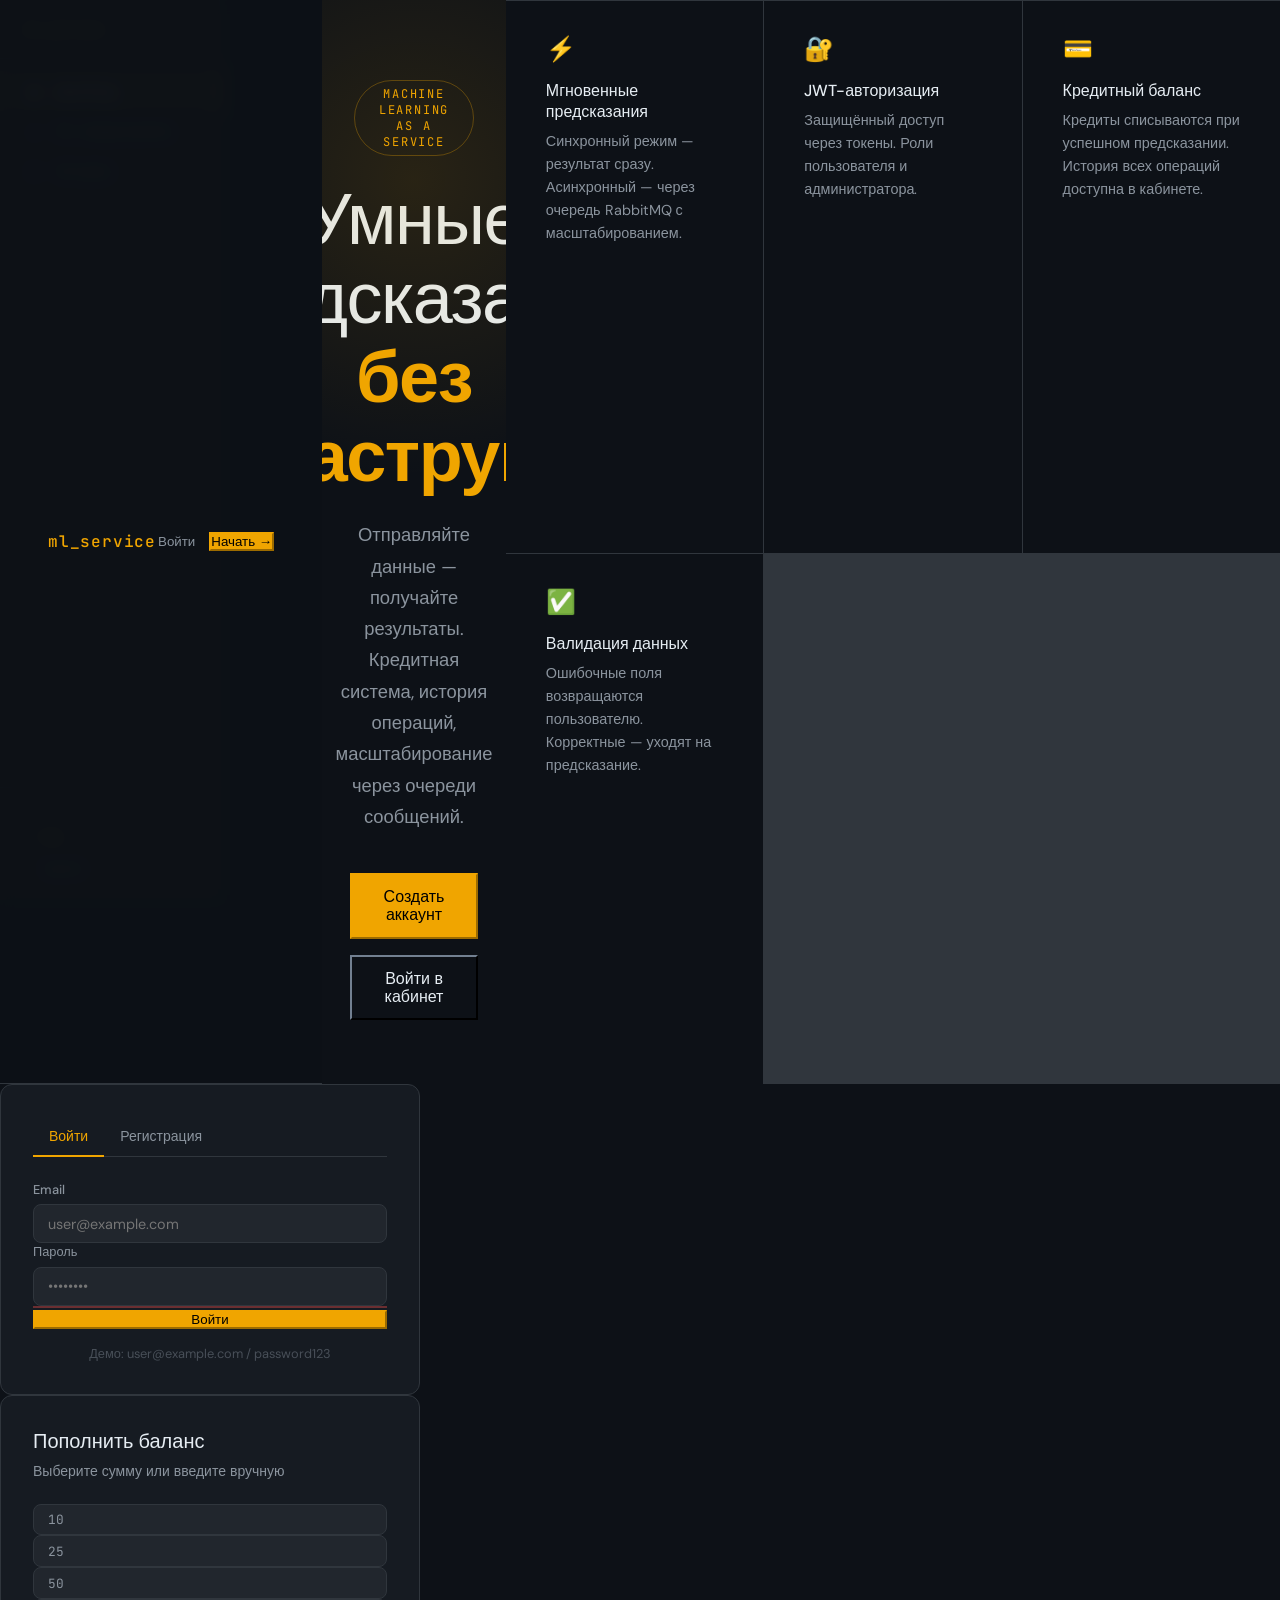
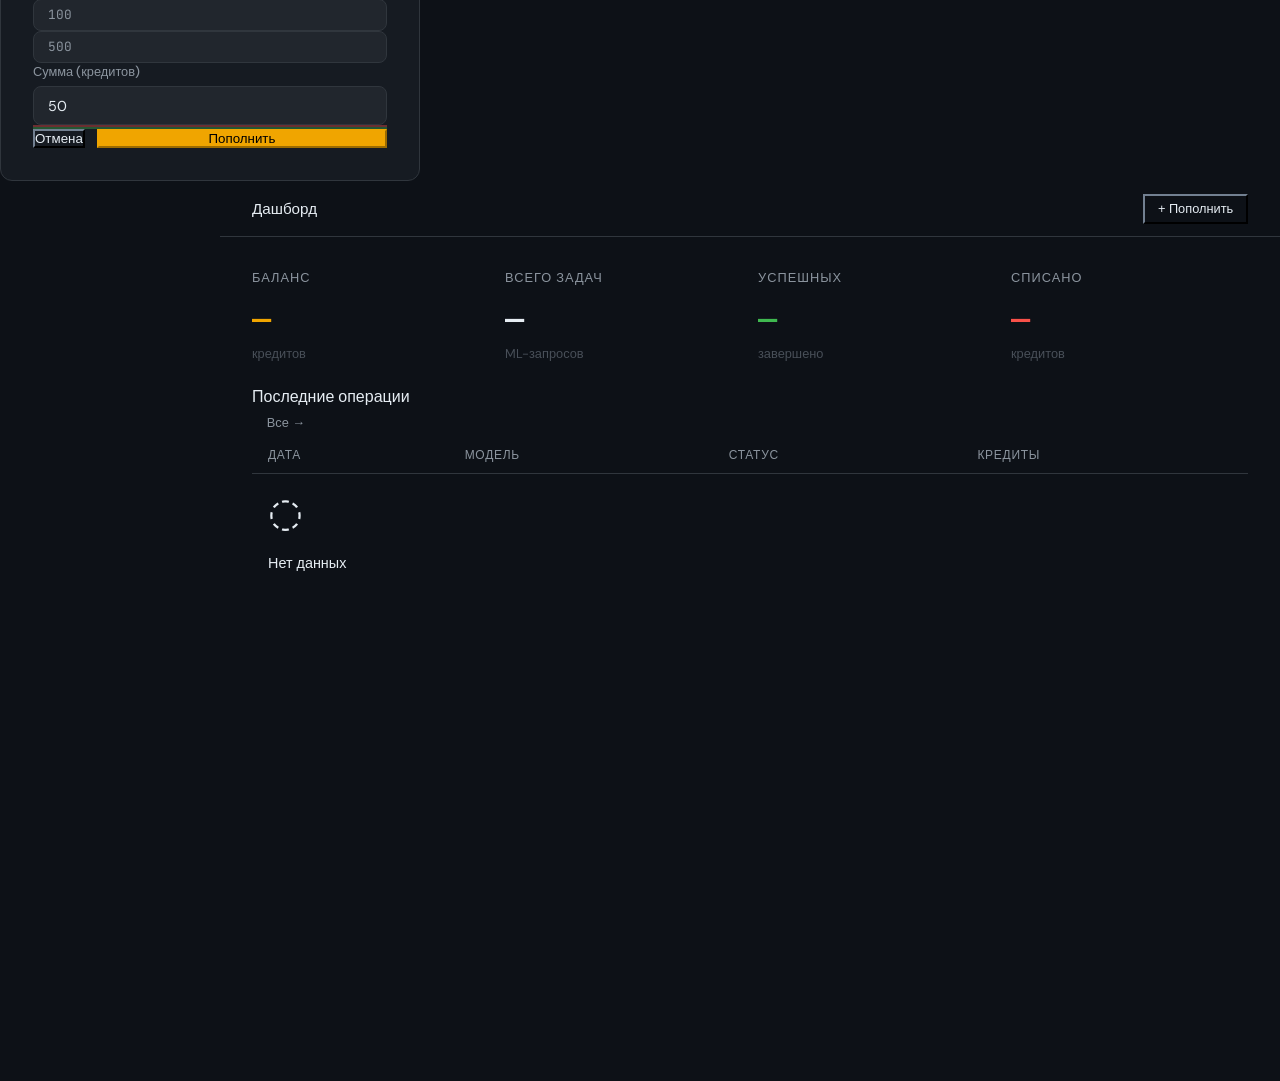
==== course-project_assignmets/ml-service/frontend/index.html @ 95c95712 "Update files №6" ====
<!DOCTYPE html>
<html lang="ru">
<head>
<meta charset="UTF-8">
<meta name="viewport" content="width=device-width, initial-scale=1.0">
<title>ML Service — Личный кабинет</title>
<link rel="preconnect" href="https://fonts.googleapis.com">
<link href="https://fonts.googleapis.com/css2?family=DM+Sans:wght@300;400;500;600&family=JetBrains+Mono:wght@400;500&display=swap" rel="stylesheet">
<style>
:root {
  --bg: #0d1117;
  --bg2: #161b22;
  --bg3: #21262d;
  --border: #30363d;
  --text: #e6edf3;
  --text2: #8b949e;
  --text3: #484f58;
  --accent: #f0a500;
  --accent2: #e08e00;
  --green: #3fb950;
  --red: #f85149;
  --blue: #58a6ff;
  --purple: #bc8cff;
  --radius: 8px;
  --sidebar: 220px;
  --font: 'DM Sans', sans-serif;
  --mono: 'JetBrains Mono', monospace;
}

* { box-sizing: border-box; margin: 0; padding: 0; }
body { font-family: var(--font); background: var(--bg); color: var(--text); min-height: 100vh; }

/ LANDING
#landing {
  min-height: 100vh;
  display: flex;
  flex-direction: column;
}
.land-nav {
  display: flex;
  align-items: center;
  justify-content: space-between;
  padding: 1.25rem 3rem;
  border-bottom: 1px solid var(--border);
  position: sticky;
  top: 0;
  background: rgba(13,17,23,.95);
  backdrop-filter: blur(8px);
  z-index: 10;
}
.logo { font-family: var(--mono); font-size: 1rem; font-weight: 500; color: var(--accent); letter-spacing: .05em; }
.land-nav-btns { display: flex; gap: .75rem; }

.land-hero {
  flex: 1;
  display: flex;
  flex-direction: column;
  align-items: center;
  justify-content: center;
  text-align: center;
  padding: 5rem 2rem 4rem;
  position: relative;
  overflow: hidden;
}
.land-hero::before {
  content: '';
  position: absolute;
  top: -120px; left: 50%;
  transform: translateX(-50%);
  width: 600px; height: 600px;
  background: radial-gradient(circle, rgba(240,165,0,.12) 0%, transparent 70%);
  pointer-events: none;
}
.hero-tag {
  font-family: var(--mono);
  font-size: .75rem;
  color: var(--accent);
  letter-spacing: .15em;
  text-transform: uppercase;
  margin-bottom: 1.5rem;
  padding: .3rem .8rem;
  border: 1px solid rgba(240,165,0,.3);
  border-radius: 99px;
}
.hero-title {
  font-size: clamp(2.5rem, 6vw, 4.5rem);
  font-weight: 300;
  line-height: 1.1;
  letter-spacing: -.02em;
  margin-bottom: 1.5rem;
  max-width: 800px;
}
.hero-title strong { font-weight: 600; color: var(--accent); }
.hero-sub {
  font-size: 1.15rem;
  color: var(--text2);
  max-width: 540px;
  line-height: 1.7;
  margin-bottom: 2.5rem;
}
.hero-btns { display: flex; gap: 1rem; flex-wrap: wrap; justify-content: center; }

.land-features {
  display: grid;
  grid-template-columns: repeat(auto-fit, minmax(240px, 1fr));
  gap: 1px;
  background: var(--border);
  border-top: 1px solid var(--border);
}
.feature {
  background: var(--bg);
  padding: 2rem 2.5rem;
  transition: background .2s;
}
.feature:hover { background: var(--bg2); }
.feat-icon { font-size: 1.5rem; margin-bottom: 1rem; }
.feat-title { font-weight: 500; margin-bottom: .5rem; }
.feat-desc { font-size: .9rem; color: var(--text2); line-height: 1.6; }

/ APP SHELL
#app {
  display: none;
  min-height: 100vh;
}
#app.visible { display: flex; }

.sidebar {
  width: var(--sidebar);
  background: var(--bg2);
  border-right: 1px solid var(--border);
  display: flex;
  flex-direction: column;
  position: fixed;
  top: 0; left: 0; bottom: 0;
  z-index: 5;
}
.sidebar-logo {
  padding: 1.25rem 1.5rem;
  border-bottom: 1px solid var(--border);
  font-family: var(--mono);
  font-size: .875rem;
  color: var(--accent);
  font-weight: 500;
}
.sidebar-nav { flex: 1; padding: .75rem 0; overflow-y: auto; }
.nav-item {
  display: flex;
  align-items: center;
  gap: .75rem;
  padding: .6rem 1.5rem;
  font-size: .875rem;
  color: var(--text2);
  cursor: pointer;
  transition: color .15s, background .15s;
  border-radius: 0;
  white-space: nowrap;
}
.nav-item:hover { color: var(--text); background: rgba(255,255,255,.04); }
.nav-item.active { color: var(--text); background: rgba(240,165,0,.1); border-right: 2px solid var(--accent); }
.nav-icon { font-size: 1rem; width: 1.25rem; text-align: center; flex-shrink: 0; }
.nav-sep { height: 1px; background: var(--border); margin: .5rem 1.5rem; }
.sidebar-user {
  padding: 1rem 1.5rem;
  border-top: 1px solid var(--border);
  font-size: .8rem;
}
.user-email { color: var(--text2); margin-bottom: .25rem; white-space: nowrap; overflow: hidden; text-overflow: ellipsis; }
.user-balance { font-family: var(--mono); color: var(--accent); font-size: .95rem; font-weight: 500; }
.user-role { display: inline-block; font-size: .65rem; padding: .2rem .5rem; border-radius: 99px; margin-top: .35rem; font-family: var(--mono); text-transform: uppercase; letter-spacing: .05em; }
.role-admin { background: rgba(188,140,255,.15); color: var(--purple); }
.role-user { background: rgba(88,166,255,.1); color: var(--blue); }

.main {
  margin-left: var(--sidebar);
  flex: 1;
  display: flex;
  flex-direction: column;
  min-height: 100vh;
}
.topbar {
  height: 56px;
  border-bottom: 1px solid var(--border);
  display: flex;
  align-items: center;
  justify-content: space-between;
  padding: 0 2rem;
  background: var(--bg);
  position: sticky;
  top: 0;
  z-index: 4;
}
.page-title { font-size: .95rem; font-weight: 500; }
.topbar-right { display: flex; gap: .75rem; align-items: center; }

.content { padding: 2rem; flex: 1; }

/ AUTH MODAL
.modal-overlay {
  position: fixed; inset: 0;
  background: rgba(0,0,0,.7);
  backdrop-filter: blur(4px);
  display: none;
  align-items: center;
  justify-content: center;
  z-index: 100;
}
.modal-overlay.open { display: flex; }
.modal {
  background: var(--bg2);
  border: 1px solid var(--border);
  border-radius: 12px;
  width: 100%;
  max-width: 420px;
  padding: 2rem;
  animation: slideUp .2s ease;
}
@keyframes slideUp { from { transform: translateY(20px); opacity: 0; } to { transform: translateY(0); opacity: 1; } }
.modal-title { font-size: 1.25rem; font-weight: 500; margin-bottom: .5rem; }
.modal-sub { font-size: .875rem; color: var(--text2); margin-bottom: 1.5rem; }
.modal-tabs { display: flex; border-bottom: 1px solid var(--border); margin-bottom: 1.5rem; }
.modal-tab {
  padding: .6rem 1rem;
  font-size: .875rem;
  color: var(--text2);
  cursor: pointer;
  border-bottom: 2px solid transparent;
  margin-bottom: -1px;
  transition: color .15s;
}
.modal-tab.active { color: var(--accent); border-bottom-color: var(--accent); }
.modal-close {
  position: absolute;
  top: 1rem; right: 1rem;
  background: none;
  border: none;
  color: var(--text2);
  font-size: 1.25rem;
  cursor: pointer;
  padding: .25rem;
}

/ FORMS
.form-group { margin-bottom: 1rem; }
label { display: block; font-size: .8rem; color: var(--text2); margin-bottom: .4rem; font-weight: 500; }
input, select, textarea {
  width: 100%;
  background: var(--bg3);
  border: 1px solid var(--border);
  border-radius: var(--radius);
  padding: .6rem .9rem;
  color: var(--text);
  font-family: var(--font);
  font-size: .9rem;
  transition: border-color .15s;
  outline: none;
}
input:focus, select:focus, textarea:focus { border-color: var(--accent); }
textarea { resize: vertical; min-height: 100px; font-family: var(--mono); font-size: .8rem; }

/ BUTTONS
.btn {
  display: inline-flex;
  align-items: center;
  gap: .5rem;
  padding: .6rem 1.25rem;
  border-radius: var(--radius);
  font-family: var(--font);
  font-size: .875rem;
  font-weight: 500;
  cursor: pointer;
  transition: all .15s;
  border: 1px solid transparent;
  white-space: nowrap;
}
.btn:disabled { opacity: .5; cursor: not-allowed; }
.btn-primary { background: var(--accent); color: #000; border-color: var(--accent); }
.btn-primary:hover:not(:disabled) { background: var(--accent2); }
.btn-outline { background: transparent; color: var(--text); border-color: var(--border); }
.btn-outline:hover:not(:disabled) { border-color: var(--accent); color: var(--accent); }
.btn-ghost { background: transparent; color: var(--text2); border-color: transparent; }
.btn-ghost:hover { color: var(--text); background: rgba(255,255,255,.05); }
.btn-danger { background: rgba(248,81,73,.15); color: var(--red); border-color: rgba(248,81,73,.3); }
.btn-danger:hover { background: rgba(248,81,73,.25); }
.btn-sm { padding: .35rem .8rem; font-size: .8rem; }
.btn-full { width: 100%; justify-content: center; }
.btn-lg { padding: .8rem 2rem; font-size: 1rem; }

/ CARDS
.card {
  background: var(--bg2);
  border: 1px solid var(--border);
  border-radius: 10px;
  padding: 1.5rem;
}
.card-title { font-size: .8rem; color: var(--text2); font-weight: 500; text-transform: uppercase; letter-spacing: .08em; margin-bottom: .75rem; }
.stat-value { font-family: var(--mono); font-size: 2rem; font-weight: 500; color: var(--text); }
.stat-value.accent { color: var(--accent); }
.stat-sub { font-size: .8rem; color: var(--text3); margin-top: .25rem; }

.grid-2 { display: grid; grid-template-columns: 1fr 1fr; gap: 1rem; }
.grid-3 { display: grid; grid-template-columns: repeat(3, 1fr); gap: 1rem; }
.grid-4 { display: grid; grid-template-columns: repeat(4, 1fr); gap: 1rem; }

/ ALERTS
.alert {
  padding: .75rem 1rem;
  border-radius: var(--radius);
  font-size: .875rem;
  margin-bottom: 1rem;
  display: none;
}
.alert.show { display: block; }
.alert-error { background: rgba(248,81,73,.1); border: 1px solid rgba(248,81,73,.3); color: #ff8b85; }
.alert-success { background: rgba(63,185,80,.1); border: 1px solid rgba(63,185,80,.3); color: #56d364; }
.alert-warn { background: rgba(240,165,0,.1); border: 1px solid rgba(240,165,0,.3); color: var(--accent); }
.alert-info { background: rgba(88,166,255,.1); border: 1px solid rgba(88,166,255,.3); color: #79c0ff; }

/ TABLES
.table-wrap { overflow-x: auto; }
table { width: 100%; border-collapse: collapse; font-size: .875rem; }
th { text-align: left; padding: .6rem 1rem; color: var(--text2); font-weight: 500; font-size: .75rem; text-transform: uppercase; letter-spacing: .06em; border-bottom: 1px solid var(--border); }
td { padding: .75rem 1rem; border-bottom: 1px solid rgba(48,54,61,.5); }
tr:last-child td { border-bottom: none; }
tr:hover td { background: rgba(255,255,255,.02); }

/ BADGES
.badge {
  display: inline-flex;
  align-items: center;
  padding: .2rem .6rem;
  border-radius: 99px;
  font-size: .7rem;
  font-family: var(--mono);
  font-weight: 500;
  text-transform: uppercase;
  letter-spacing: .05em;
}
.badge-green { background: rgba(63,185,80,.15); color: var(--green); }
.badge-red { background: rgba(248,81,73,.15); color: var(--red); }
.badge-yellow { background: rgba(240,165,0,.15); color: var(--accent); }
.badge-blue { background: rgba(88,166,255,.15); color: var(--blue); }
.badge-gray { background: rgba(139,148,158,.15); color: var(--text2); }

/ PREDICT FORM
.predict-grid { display: grid; grid-template-columns: 1fr 1fr; gap: 1.5rem; }
.features-editor { position: relative; }
.features-hint { font-size: .75rem; color: var(--text3); margin-top: .4rem; font-family: var(--mono); }
.validation-panel {
  border: 1px solid var(--border);
  border-radius: var(--radius);
  overflow: hidden;
  margin-top: 1rem;
  display: none;
}
.validation-panel.show { display: block; }
.val-header { display: flex; gap: 1rem; padding: .75rem 1rem; background: var(--bg3); border-bottom: 1px solid var(--border); font-size: .8rem; font-weight: 500; }
.val-section { padding: .75rem 1rem; }
.val-row { display: flex; align-items: center; gap: .5rem; padding: .3rem 0; font-size: .8rem; font-family: var(--mono); }
.val-dot { width: 6px; height: 6px; border-radius: 50%; flex-shrink: 0; }

.result-card {
  background: linear-gradient(135deg, rgba(240,165,0,.08), rgba(240,165,0,.02));
  border: 1px solid rgba(240,165,0,.2);
  border-radius: 10px;
  padding: 1.5rem;
  display: none;
  animation: fadeIn .3s ease;
}
.result-card.show { display: block; }
@keyframes fadeIn { from { opacity: 0; transform: translateY(8px); } to { opacity: 1; transform: translateY(0); } }
.result-prediction {
  font-family: var(--mono);
  font-size: 2.5rem;
  font-weight: 500;
  margin: .5rem 0;
}
.result-prediction.positive { color: var(--green); }
.result-prediction.negative { color: var(--red); }
.result-meta { display: flex; gap: 1.5rem; margin-top: 1rem; flex-wrap: wrap; }
.result-meta-item { font-size: .8rem; }
.result-meta-item span { display: block; color: var(--text2); font-size: .7rem; margin-bottom: .2rem; font-family: var(--mono); }

/ DEPOSIT MODAL
.amount-presets { display: flex; gap: .5rem; margin-bottom: .75rem; flex-wrap: wrap; }
.preset-btn {
  padding: .4rem .85rem;
  border-radius: var(--radius);
  border: 1px solid var(--border);
  background: var(--bg3);
  color: var(--text2);
  font-size: .8rem;
  font-family: var(--mono);
  cursor: pointer;
  transition: all .15s;
}
.preset-btn:hover { border-color: var(--accent); color: var(--accent); }

/ LOADER
.spinner {
  display: inline-block;
  width: 16px; height: 16px;
  border: 2px solid rgba(255,255,255,.2);
  border-top-color: currentColor;
  border-radius: 50%;
  animation: spin .6s linear infinite;
}
@keyframes spin { to { transform: rotate(360deg); } }

/ EMPTY STATE
.empty {
  text-align: center;
  padding: 4rem 2rem;
  color: var(--text3);
}
.empty-icon { font-size: 2.5rem; margin-bottom: 1rem; }
.empty-text { font-size: .9rem; }

/ MISC
.section-header { display: flex; align-items: center; justify-content: space-between; margin-bottom: 1.25rem; }
.section-title { font-size: 1rem; font-weight: 500; }
.mono { font-family: var(--mono); }
.text2 { color: var(--text2); }
.text3 { color: var(--text3); }
.mb1 { margin-bottom: 1rem; }
.mb2 { margin-bottom: 1.5rem; }
.mt1 { margin-top: 1rem; }
.flex { display: flex; align-items: center; }
.gap { gap: .75rem; }
.hidden { display: none !important; }
hr.sep { border: none; border-top: 1px solid var(--border); margin: 1.5rem 0; }

/ MODEL SELECTOR
.model-cards { display: grid; grid-template-columns: 1fr 1fr 1fr; gap: .75rem; margin-bottom: 1rem; }
.model-card {
  border: 1px solid var(--border);
  border-radius: var(--radius);
  padding: .9rem 1rem;
  cursor: pointer;
  transition: all .15s;
  background: var(--bg3);
}
.model-card:hover { border-color: rgba(240,165,0,.4); }
.model-card.selected { border-color: var(--accent); background: rgba(240,165,0,.06); }
.model-name { font-size: .875rem; font-weight: 500; margin-bottom: .25rem; }
.model-cost { font-family: var(--mono); font-size: .75rem; color: var(--accent); }
.model-desc { font-size: .75rem; color: var(--text2); margin-top: .4rem; line-height: 1.5; }

/ ADMIN
.admin-badge {
  display: inline-flex; align-items: center; gap: .3rem;
  font-size: .7rem; font-family: var(--mono); text-transform: uppercase;
  padding: .15rem .6rem; border-radius: 99px;
  background: rgba(188,140,255,.12); color: var(--purple);
  letter-spacing: .06em;
}

@media (max-width: 768px) {
  .predict-grid, .grid-2, .grid-3, .grid-4, .model-cards { grid-template-columns: 1fr; }
  .sidebar { transform: translateX(-100%); }
  .main { margin-left: 0; }
  .land-nav { padding: 1rem 1.5rem; }
  .content { padding: 1.25rem; }
}
</style>
</head>
<body>

<!-- ─── LANDING ─── -->
<div id="landing">
  <nav class="land-nav">
    <div class="logo">ml_service</div>
    <div class="land-nav-btns">
      <button class="btn btn-ghost" onclick="openAuth('login')">Войти</button>
      <button class="btn btn-primary" onclick="openAuth('register')">Начать →</button>
    </div>
  </nav>

  <section class="land-hero">
    <div class="hero-tag">Machine Learning as a Service</div>
    <h1 class="hero-title">
      Умные предсказания<br><strong>без инфраструктуры</strong>
    </h1>
    <p class="hero-sub">
      Отправляйте данные — получайте результаты. Кредитная система,
      история операций, масштабирование через очереди сообщений.
    </p>
    <div class="hero-btns">
      <button class="btn btn-primary btn-lg" onclick="openAuth('register')">Создать аккаунт</button>
      <button class="btn btn-outline btn-lg" onclick="openAuth('login')">Войти в кабинет</button>
    </div>
  </section>

  <div class="land-features">
    <div class="feature">
      <div class="feat-icon">⚡</div>
      <div class="feat-title">Мгновенные предсказания</div>
      <div class="feat-desc">Синхронный режим — результат сразу. Асинхронный — через очередь RabbitMQ с масштабированием.</div>
    </div>
    <div class="feature">
      <div class="feat-icon">🔐</div>
      <div class="feat-title">JWT-авторизация</div>
      <div class="feat-desc">Защищённый доступ через токены. Роли пользователя и администратора.</div>
    </div>
    <div class="feature">
      <div class="feat-icon">💳</div>
      <div class="feat-title">Кредитный баланс</div>
      <div class="feat-desc">Кредиты списываются при успешном предсказании. История всех операций доступна в кабинете.</div>
    </div>
    <div class="feature">
      <div class="feat-icon">✅</div>
      <div class="feat-title">Валидация данных</div>
      <div class="feat-desc">Ошибочные поля возвращаются пользователю. Корректные — уходят на предсказание.</div>
    </div>
  </div>
</div>

<!-- ─── AUTH MODAL ─── -->
<div class="modal-overlay" id="authModal">
  <div class="modal" style="position:relative">
    <div class="modal-tabs">
      <div class="modal-tab active" id="tabLogin" onclick="switchTab('login')">Войти</div>
      <div class="modal-tab" id="tabRegister" onclick="switchTab('register')">Регистрация</div>
    </div>

    <div id="formLogin">
      <div class="form-group">
        <label>Email</label>
        <input type="email" id="loginEmail" placeholder="user@example.com">
      </div>
      <div class="form-group">
        <label>Пароль</label>
        <input type="password" id="loginPassword" placeholder="••••••••">
      </div>
      <div class="alert alert-error" id="loginError"></div>
      <button class="btn btn-primary btn-full" onclick="doLogin()">
        <span id="loginSpinner" class="spinner hidden"></span>
        Войти
      </button>
      <p style="text-align:center;font-size:.8rem;color:var(--text3);margin-top:1rem">
        Демо: user@example.com / password123
      </p>
    </div>

    <div id="formRegister" class="hidden">
      <div class="form-group">
        <label>Email</label>
        <input type="email" id="regEmail" placeholder="your@email.com">
      </div>
      <div class="form-group">
        <label>Пароль (минимум 6 символов)</label>
        <input type="password" id="regPassword" placeholder="••••••••">
      </div>
      <div class="alert alert-error" id="regError"></div>
      <div class="alert alert-success" id="regSuccess"></div>
      <button class="btn btn-primary btn-full" onclick="doRegister()">
        <span id="regSpinner" class="spinner hidden"></span>
        Создать аккаунт
      </button>
    </div>
  </div>
</div>

<!-- ─── DEPOSIT MODAL ─── -->
<div class="modal-overlay" id="depositModal">
  <div class="modal" style="position:relative">
    <div class="modal-title">Пополнить баланс</div>
    <div class="modal-sub">Выберите сумму или введите вручную</div>
    <div class="amount-presets">
      <div class="preset-btn" onclick="setAmount(10)">10</div>
      <div class="preset-btn" onclick="setAmount(25)">25</div>
      <div class="preset-btn" onclick="setAmount(50)">50</div>
      <div class="preset-btn" onclick="setAmount(100)">100</div>
      <div class="preset-btn" onclick="setAmount(500)">500</div>
    </div>
    <div class="form-group">
      <label>Сумма (кредитов)</label>
      <input type="number" id="depositAmount" value="50" min="1">
    </div>
    <div class="alert alert-error" id="depositError"></div>
    <div class="alert alert-success" id="depositSuccess"></div>
    <div style="display:flex;gap:.75rem">
      <button class="btn btn-outline" onclick="closeDeposit()">Отмена</button>
      <button class="btn btn-primary" style="flex:1" onclick="doDeposit()">
        <span id="depositSpinner" class="spinner hidden"></span>
        Пополнить
      </button>
    </div>
  </div>
</div>

<!-- ─── APP SHELL ─── -->
<div id="app">
  <aside class="sidebar">
    <div class="sidebar-logo">ml_service</div>
    <nav class="sidebar-nav">
      <div class="nav-item active" data-page="dashboard" onclick="showPage('dashboard')">
        <span class="nav-icon">◈</span> Дашборд
      </div>
      <div class="nav-item" data-page="predict" onclick="showPage('predict')">
        <span class="nav-icon">⟡</span> ML-предсказание
      </div>
      <div class="nav-item" data-page="history" onclick="showPage('history')">
        <span class="nav-icon">≡</span> История
      </div>
      <div class="nav-sep"></div>
      <div class="nav-item hidden" data-page="admin" id="adminNavItem" onclick="showPage('admin')">
        <span class="nav-icon">◉</span> Администратор
      </div>
    </nav>
    <div class="sidebar-user">
      <div class="user-email" id="sideEmail">—</div>
      <div class="user-balance" id="sideBalance">— кр.</div>
      <div class="user-role" id="sideRole"></div>
      <button class="btn btn-ghost btn-sm" style="margin-top:.5rem;padding-left:0" onclick="doLogout()">Выйти</button>
    </div>
  </aside>

  <div class="main">
    <div class="topbar">
      <div class="page-title" id="pageTitle">Дашборд</div>
      <div class="topbar-right">
        <button class="btn btn-outline btn-sm" onclick="openDeposit()">+ Пополнить</button>
      </div>
    </div>

    <div class="content">

      <!-- ─── DASHBOARD ─── -->
      <div id="pageDashboard">
        <div class="grid-4 mb2" id="statsGrid">
          <div class="card">
            <div class="card-title">Баланс</div>
            <div class="stat-value accent" id="dashBalance">—</div>
            <div class="stat-sub">кредитов</div>
          </div>
          <div class="card">
            <div class="card-title">Всего задач</div>
            <div class="stat-value" id="dashTotal">—</div>
            <div class="stat-sub">ML-запросов</div>
          </div>
          <div class="card">
            <div class="card-title">Успешных</div>
            <div class="stat-value" id="dashCompleted" style="color:var(--green)">—</div>
            <div class="stat-sub">завершено</div>
          </div>
          <div class="card">
            <div class="card-title">Списано</div>
            <div class="stat-value" id="dashSpent" style="color:var(--red)">—</div>
            <div class="stat-sub">кредитов</div>
          </div>
        </div>

        <div class="section-header">
          <div class="section-title">Последние операции</div>
          <button class="btn btn-ghost btn-sm" onclick="showPage('history')">Все →</button>
        </div>
        <div class="card">
          <div class="table-wrap">
            <table id="dashTable">
              <thead>
                <tr>
                  <th>Дата</th>
                  <th>Модель</th>
                  <th>Статус</th>
                  <th>Кредиты</th>
                </tr>
              </thead>
              <tbody id="dashTableBody">
                <tr><td colspan="4"><div class="empty"><div class="empty-icon">◌</div><div class="empty-text">Нет данных</div></div></td></tr>
              </tbody>
            </table>
          </div>
        </div>
      </div>

      <!-- ─── PREDICT ─── -->
      <div id="pagePredict" class="hidden">
        <div class="predict-grid">
          <div>
            <div class="section-header mb1">
              <div class="section-title">Выберите модель</div>
            </div>
            <div class="model-cards" id="modelCards">
              <div style="padding:1rem;color:var(--text3);font-size:.85rem">Загрузка моделей...</div>
            </div>

            <div class="form-group">
              <label>Входные данные (JSON)</label>
              <textarea id="featuresInput" placeholder='{"feature1": 1.5, "feature2": 3.0, "feature3": -0.8}'></textarea>
              <div class="features-hint">Все значения должны быть числами. Нечисловые поля будут отклонены.</div>
            </div>

            <div class="alert alert-error" id="predictError"></div>
            <div class="alert alert-warn" id="predictWarn"></div>

            <div style="display:flex;gap:.75rem">
              <button class="btn btn-primary" style="flex:1" onclick="doPredict(false)">
                <span id="predictSpinner" class="spinner hidden"></span>
                Предсказать
              </button>
              <button class="btn btn-outline" onclick="doPredict(true)" title="Асинхронно через RabbitMQ">
                ⟳ Async
              </button>
            </div>
          </div>

          <div>
            <div class="section-title mb1">Результат</div>

            <div class="validation-panel" id="validationPanel">
              <div class="val-header">
                <span>Валидация входных данных</span>
              </div>
              <div class="val-section" id="validOk"></div>
              <div class="val-section" id="validErr" style="border-top:1px solid var(--border)"></div>
            </div>

            <div class="result-card" id="resultCard">
              <div style="font-size:.75rem;color:var(--text2);font-family:var(--mono);text-transform:uppercase;letter-spacing:.08em">Предсказание</div>
              <div class="result-prediction" id="resultPrediction">—</div>
              <div class="result-meta">
                <div class="result-meta-item">
                  <span>Модель</span>
                  <span id="resultModel" class="mono">—</span>
                </div>
                <div class="result-meta-item">
                  <span>Уверенность</span>
                  <span id="resultConf" class="mono">—</span>
                </div>
                <div class="result-meta-item">
                  <span>Списано</span>
                  <span id="resultCharged" style="color:var(--red);font-family:var(--mono)">—</span>
                </div>
              </div>
            </div>

            <div class="card mt1" id="asyncCard" style="display:none">
              <div class="card-title">Асинхронная задача</div>
              <div style="font-family:var(--mono);font-size:.9rem;margin-bottom:.75rem">
                ID: <span id="asyncTaskId" style="color:var(--blue)">—</span>
              </div>
              <div style="font-size:.85rem;color:var(--text2);margin-bottom:.75rem">
                Статус: <span id="asyncStatus" class="badge badge-yellow">pending</span>
              </div>
              <button class="btn btn-outline btn-sm" onclick="pollTask()">Проверить статус</button>
            </div>
          </div>
        </div>
      </div>

      <!-- ─── HISTORY ─── -->
      <div id="pageHistory" class="hidden">
        <div style="display:flex;gap:1rem;margin-bottom:1.5rem">
          <button class="btn btn-outline btn-sm active-tab" id="htabML" onclick="switchHistTab('ml')">ML-запросы</button>
          <button class="btn btn-ghost btn-sm" id="htabTx" onclick="switchHistTab('tx')">Транзакции</button>
        </div>

        <div id="histML">
          <div class="card">
            <div class="table-wrap">
              <table>
                <thead><tr><th>Дата</th><th>Модель</th><th>Статус</th><th>Кредиты</th><th>Результат</th></tr></thead>
                <tbody id="histMLBody"></tbody>
              </table>
            </div>
          </div>
        </div>

        <div id="histTx" class="hidden">
          <div class="card">
            <div class="table-wrap">
              <table>
                <thead><tr><th>Дата</th><th>Тип</th><th>Сумма</th><th>Задача</th></tr></thead>
                <tbody id="histTxBody"></tbody>
              </table>
            </div>
          </div>
        </div>
      </div>

      <!-- ─── ADMIN ─── -->
      <div id="pageAdmin" class="hidden">
        <div class="flex gap mb2">
          <div class="section-title">Панель администратора</div>
          <span class="admin-badge">admin</span>
        </div>

        <div class="grid-2 mb2">
          <div class="card">
            <div class="card-title">Пополнить баланс пользователя</div>
            <div class="form-group">
              <label>ID пользователя</label>
              <input type="number" id="adminUserId" placeholder="1">
            </div>
            <div class="form-group">
              <label>Сумма (кредитов)</label>
              <input type="number" id="adminAmount" value="100" min="1">
            </div>
            <div class="alert alert-error" id="adminDepositErr"></div>
            <div class="alert alert-success" id="adminDepositOk"></div>
            <button class="btn btn-primary btn-sm" onclick="doAdminDeposit()">Пополнить</button>
          </div>

          <div class="card">
            <div class="card-title">Инструменты</div>
            <div style="font-size:.875rem;color:var(--text2);line-height:1.8">
              <div>• Swagger UI: <a href="/docs" target="_blank" style="color:var(--blue)">/docs</a></div>
              <div>• RabbitMQ UI: <a href="http://localhost:15672" target="_blank" style="color:var(--blue)">:15672</a></div>
            </div>
          </div>
        </div>

        <div class="section-header mb1">
          <div class="section-title">Все транзакции системы</div>
          <button class="btn btn-outline btn-sm" onclick="loadAdminTx()">Обновить</button>
        </div>
        <div class="card">
          <div class="table-wrap">
            <table>
              <thead><tr><th>ID</th><th>Пользователь</th><th>Тип</th><th>Сумма</th><th>Задача</th><th>Дата</th></tr></thead>
              <tbody id="adminTxBody"></tbody>
            </table>
          </div>
        </div>
      </div>

    </div><!-- /content -->
  </div><!-- /main -->
</div><!-- /app -->

<script>
// STATE
const API = '';  // same origin — nginx proxies /api calls to FastAPI
let token = localStorage.getItem('token');
let currentUser = null;
let models = [];
let selectedModel = null;
let pollInterval = null;

// API HELPERS
async function api(method, path, body) {
  const opts = {
    method,
    headers: { 'Content-Type': 'application/json' },
  };
  if (token) opts.headers['Authorization'] = 'Bearer ' + token;
  if (body !== undefined) opts.body = JSON.stringify(body);
  const r = await fetch(path, opts);
  const data = await r.json();
  if (!r.ok) throw { status: r.status, detail: data.detail || JSON.stringify(data) };
  return data;
}

// INIT
async function init() {
  if (!token) return showLanding();
  try {
    currentUser = await api('GET', '/auth/me');
    await showApp();
  } catch {
    localStorage.removeItem('token');
    token = null;
    showLanding();
  }
}

function showLanding() {
  document.getElementById('landing').style.display = 'flex';
  document.getElementById('app').classList.remove('visible');
}

async function showApp() {
  document.getElementById('landing').style.display = 'none';
  document.getElementById('app').classList.add('visible');

  // Update sidebar
  document.getElementById('sideEmail').textContent = currentUser.email;
  const roleEl = document.getElementById('sideRole');
  roleEl.textContent = currentUser.role === 'admin' ? 'Administrator' : 'User';
  roleEl.className = 'user-role ' + (currentUser.role === 'admin' ? 'role-admin' : 'role-user');

  if (currentUser.role === 'admin') {
    document.getElementById('adminNavItem').classList.remove('hidden');
  }

  await loadBalance();
  await loadDashboard();
  await loadModels();
}

// AUTH
function openAuth(tab) {
  document.getElementById('authModal').classList.add('open');
  switchTab(tab);
}

function switchTab(tab) {
  document.getElementById('formLogin').classList.toggle('hidden', tab !== 'login');
  document.getElementById('formRegister').classList.toggle('hidden', tab !== 'register');
  document.getElementById('tabLogin').classList.toggle('active', tab === 'login');
  document.getElementById('tabRegister').classList.toggle('active', tab !== 'login');
  clearAlerts('loginError', 'regError', 'regSuccess');
}

async function doLogin() {
  const email = document.getElementById('loginEmail').value.trim();
  const password = document.getElementById('loginPassword').value;
  const errEl = document.getElementById('loginError');
  const spinner = document.getElementById('loginSpinner');
  errEl.classList.remove('show');
  spinner.classList.remove('hidden');
  try {
    const data = await api('POST', '/auth/login', { email, password });
    token = data.access_token;
    localStorage.setItem('token', token);
    currentUser = await api('GET', '/auth/me');
    document.getElementById('authModal').classList.remove('open');
    await showApp();
    showPage('dashboard');
  } catch(e) {
    showAlert(errEl, e.detail || 'Ошибка входа');
  } finally {
    spinner.classList.add('hidden');
  }
}

async function doRegister() {
  const email = document.getElementById('regEmail').value.trim();
  const password = document.getElementById('regPassword').value;
  const errEl = document.getElementById('regError');
  const okEl = document.getElementById('regSuccess');
  const spinner = document.getElementById('regSpinner');
  errEl.classList.remove('show'); okEl.classList.remove('show');
  spinner.classList.remove('hidden');
  try {
    await api('POST', '/auth/register', { email, password });
    showAlert(okEl, 'Аккаунт создан! Войдите с вашими данными.');
    setTimeout(() => switchTab('login'), 1500);
  } catch(e) {
    showAlert(errEl, e.detail || 'Ошибка регистрации');
  } finally {
    spinner.classList.add('hidden');
  }
}

function doLogout() {
  localStorage.removeItem('token');
  token = null;
  currentUser = null;
  document.getElementById('adminNavItem').classList.add('hidden');
  showLanding();
}

// BALANCE
async function loadBalance() {
  try {
    const b = await api('GET', '/balance/');
    const val = b.amount.toFixed(1);
    document.getElementById('sideBalance').textContent = val + ' кр.';
    document.getElementById('dashBalance').textContent = val;
  } catch {}
}

function openDeposit() {
  document.getElementById('depositModal').classList.add('open');
  clearAlerts('depositError', 'depositSuccess');
}

function closeDeposit() {
  document.getElementById('depositModal').classList.remove('open');
}

function setAmount(n) {
  document.getElementById('depositAmount').value = n;
}

async function doDeposit() {
  const amount = parseFloat(document.getElementById('depositAmount').value);
  const errEl = document.getElementById('depositError');
  const okEl = document.getElementById('depositSuccess');
  const spinner = document.getElementById('depositSpinner');
  clearAlerts('depositError', 'depositSuccess');
  if (!amount || amount <= 0) { showAlert(errEl, 'Введите корректную сумму'); return; }
  spinner.classList.remove('hidden');
  try {
    const r = await api('POST', '/balance/deposit', { amount });
    showAlert(okEl, `Баланс пополнен! Теперь: ${r.amount.toFixed(1)} кр.`);
    await loadBalance();
    setTimeout(closeDeposit, 1500);
  } catch(e) {
    showAlert(errEl, e.detail || 'Ошибка пополнения');
  } finally {
    spinner.classList.add('hidden');
  }
}

// DASHBOARD
async function loadDashboard() {
  try {
    const tasks = await api('GET', '/history/ml-requests?limit=5');
    const txs = await api('GET', '/history/transactions?limit=50');

    document.getElementById('dashTotal').textContent = tasks.length;
    const completed = tasks.filter(t => t.status === 'completed').length;
    document.getElementById('dashCompleted').textContent = completed;
    const spent = txs.filter(t => t.type === 'debit').reduce((s, t) => s + t.amount, 0);
    document.getElementById('dashSpent').textContent = spent.toFixed(1);

    const tbody = document.getElementById('dashTableBody');
    if (!tasks.length) {
      tbody.innerHTML = '<tr><td colspan="4"><div class="empty"><div class="empty-icon">◌</div><div class="empty-text">Нет ML-запросов</div></div></td></tr>';
    } else {
      tbody.innerHTML = tasks.map(t => `
        <tr>
          <td class="mono text2" style="font-size:.75rem">${fmtDate(t.created_at)}</td>
          <td>${t.model_name}</td>
          <td>${statusBadge(t.status)}</td>
          <td class="mono">${t.credits_charged != null ? '-' + t.credits_charged.toFixed(1) : '—'}</td>
        </tr>`).join('');
    }
  } catch {}
}

// MODELS
async function loadModels() {
  try {
    models = await api('GET', '/predict/models');
    renderModelCards();
  } catch {}
}

function renderModelCards() {
  const el = document.getElementById('modelCards');
  if (!models.length) { el.innerHTML = '<div style="color:var(--text3);font-size:.85rem;padding:.5rem">Нет доступных моделей</div>'; return; }
  el.innerHTML = models.map(m => `
    <div class="model-card ${selectedModel === m.id ? 'selected' : ''}" onclick="selectModel(${m.id})">
      <div class="model-name">${m.name}</div>
      <div class="model-cost">${m.cost_per_prediction} кр.</div>
      <div class="model-desc">${m.description}</div>
    </div>`).join('');
  if (!selectedModel && models.length) selectModel(models[0].id);
}

function selectModel(id) {
  selectedModel = id;
  renderModelCards();
}

// PREDICT
async function doPredict(async_mode) {
  const errEl = document.getElementById('predictError');
  const warnEl = document.getElementById('predictWarn');
  const spinner = document.getElementById('predictSpinner');
  clearAlerts('predictError', 'predictWarn');
  document.getElementById('resultCard').classList.remove('show');
  document.getElementById('asyncCard').style.display = 'none';
  document.getElementById('validationPanel').classList.remove('show');

  if (!selectedModel) { showAlert(errEl, 'Выберите ML-модель'); return; }

  let input_data;
  try {
    input_data = JSON.parse(document.getElementById('featuresInput').value || '{}');
  } catch {
    showAlert(errEl, 'Невалидный JSON. Проверьте формат входных данных.'); return;
  }
  if (!Object.keys(input_data).length) { showAlert(errEl, 'Введите хотя бы одно поле'); return; }

  spinner.classList.remove('hidden');
  try {
    const endpoint = async_mode ? '/predict/async' : '/predict/';
    const r = await api('POST', endpoint, { model_id: selectedModel, input_data });

    if (async_mode) {
      document.getElementById('asyncTaskId').textContent = r.task_id;
      document.getElementById('asyncStatus').textContent = r.status;
      document.getElementById('asyncStatus').className = 'badge badge-yellow';
      document.getElementById('asyncCard').style.display = 'block';
    } else {
      // Показываем валидацию
      if (r.validation_errors && r.validation_errors.length) {
        showValidation(input_data, r.validation_errors);
        showAlert(warnEl, `${r.validation_errors.length} поле(й) отклонено, предсказание выполнено по остальным.`);
      }

      // Показываем результат
      if (r.result) {
        const pred = r.result.prediction;
        const predEl = document.getElementById('resultPrediction');
        predEl.textContent = pred;
        predEl.className = 'result-prediction ' + (pred === 'positive' ? 'positive' : 'negative');
        document.getElementById('resultModel').textContent = r.result.model || '—';
        document.getElementById('resultConf').textContent = r.result.confidence != null
          ? (r.result.confidence * 100).toFixed(0) + '%' : '—';
        document.getElementById('resultCharged').textContent = r.credits_charged != null
          ? '-' + r.credits_charged.toFixed(1) + ' кр.' : '—';
        document.getElementById('resultCard').classList.add('show');
      }

      await loadBalance();
      await loadDashboard();
    }
  } catch(e) {
    if (e.status === 402) {
      showAlert(errEl, '💳 Недостаточно кредитов. Пополните баланс.');
    } else {
      showAlert(errEl, e.detail || 'Ошибка предсказания');
    }
  } finally {
    spinner.classList.add('hidden');
  }
}

function showValidation(input_data, errors) {
  const errFields = new Set(errors.map(e => e.field));
  const validEl = document.getElementById('validOk');
  const errEl = document.getElementById('validErr');

  const valid = Object.keys(input_data).filter(k => !errFields.has(k));
  validEl.innerHTML = valid.length
    ? '<div style="font-size:.75rem;color:var(--text2);margin-bottom:.4rem;font-family:var(--mono)">ОБРАБОТАНЫ</div>'
      + valid.map(k => `<div class="val-row"><div class="val-dot" style="background:var(--green)"></div><span style="color:var(--green)">${k}</span><span style="color:var(--text3);margin-left:auto">${input_data[k]}</span></div>`).join('')
    : '';

  errEl.innerHTML = errors.length
    ? '<div style="font-size:.75rem;color:var(--text2);margin-bottom:.4rem;font-family:var(--mono)">ОТКЛОНЕНЫ</div>'
      + errors.map(e => `<div class="val-row"><div class="val-dot" style="background:var(--red)"></div><span style="color:var(--red)">${e.field}</span><span style="color:var(--text3);margin-left:.5rem;font-size:.7rem">${e.error}</span></div>`).join('')
    : '';

  document.getElementById('validationPanel').classList.add('show');
}

async function pollTask() {
  const taskId = document.getElementById('asyncTaskId').textContent;
  try {
    const r = await api('GET', '/predict/' + taskId);
    const statusEl = document.getElementById('asyncStatus');
    statusEl.textContent = r.status;
    const cls = { completed: 'badge-green', failed: 'badge-red', processing: 'badge-blue', pending: 'badge-yellow' };
    statusEl.className = 'badge ' + (cls[r.status] || 'badge-gray');

    if (r.status === 'completed' && r.result) {
      const pred = r.result.prediction;
      const predEl = document.getElementById('resultPrediction');
      predEl.textContent = pred;
      predEl.className = 'result-prediction ' + (pred === 'positive' ? 'positive' : 'negative');
      document.getElementById('resultModel').textContent = r.model_name || '—';
      document.getElementById('resultConf').textContent = r.result.confidence != null
        ? (r.result.confidence * 100).toFixed(0) + '%' : '—';
      document.getElementById('resultCharged').textContent = r.credits_charged != null
        ? '-' + r.credits_charged.toFixed(1) + ' кр.' : '—';
      document.getElementById('resultCard').classList.add('show');
      await loadBalance();
    }
  } catch(e) {
    console.error(e);
  }
}

// HISTORY
let histTab = 'ml';
async function loadHistory() {
  if (histTab === 'ml') {
    try {
      const tasks = await api('GET', '/history/ml-requests?limit=50');
      const tbody = document.getElementById('histMLBody');
      if (!tasks.length) {
        tbody.innerHTML = '<tr><td colspan="5"><div class="empty"><div class="empty-icon">◌</div><div class="empty-text">Нет ML-запросов</div></div></td></tr>';
      } else {
        tbody.innerHTML = tasks.map(t => `
          <tr>
            <td class="mono text2" style="font-size:.75rem">${fmtDate(t.created_at)}</td>
            <td>${t.model_name}</td>
            <td>${statusBadge(t.status)}</td>
            <td class="mono">${t.credits_charged != null ? t.credits_charged.toFixed(1) : '—'}</td>
            <td style="font-size:.8rem;color:var(--text2)">${t.result ? (t.result.prediction || '—') : '—'}</td>
          </tr>`).join('');
      }
    } catch {}
  } else {
    try {
      const txs = await api('GET', '/history/transactions?limit=50');
      const tbody = document.getElementById('histTxBody');
      if (!txs.length) {
        tbody.innerHTML = '<tr><td colspan="4"><div class="empty"><div class="empty-icon">◌</div><div class="empty-text">Нет транзакций</div></div></td></tr>';
      } else {
        tbody.innerHTML = txs.map(t => `
          <tr>
            <td class="mono text2" style="font-size:.75rem">${fmtDate(t.created_at)}</td>
            <td>${t.type === 'deposit'
              ? '<span class="badge badge-green">+ пополнение</span>'
              : '<span class="badge badge-red">− списание</span>'}</td>
            <td class="mono" style="color:${t.type==='deposit'?'var(--green)':'var(--red)'}">
              ${t.type==='deposit'?'+':'−'}${t.amount.toFixed(1)}
            </td>
            <td class="mono text3" style="font-size:.75rem">${t.task_id || '—'}</td>
          </tr>`).join('');
      }
    } catch {}
  }
}

function switchHistTab(tab) {
  histTab = tab;
  document.getElementById('histML').classList.toggle('hidden', tab !== 'ml');
  document.getElementById('histTx').classList.toggle('hidden', tab !== 'tx');
  document.getElementById('htabML').className = 'btn btn-sm ' + (tab === 'ml' ? 'btn-outline' : 'btn-ghost');
  document.getElementById('htabTx').className = 'btn btn-sm ' + (tab === 'tx' ? 'btn-outline' : 'btn-ghost');
  loadHistory();
}

// ADMIN
async function loadAdminTx() {
  try {
    const txs = await api('GET', '/history/admin/transactions?limit=100');
    const tbody = document.getElementById('adminTxBody');
    if (!txs.length) {
      tbody.innerHTML = '<tr><td colspan="6"><div class="empty"><div class="empty-icon">◌</div><div class="empty-text">Нет транзакций</div></div></td></tr>';
    } else {
      tbody.innerHTML = txs.map(t => `
        <tr>
          <td class="mono text3" style="font-size:.75rem">${t.id}</td>
          <td class="mono" style="font-size:.8rem">${t.user_id || '—'}</td>
          <td>${t.type === 'deposit'
            ? '<span class="badge badge-green">deposit</span>'
            : '<span class="badge badge-red">debit</span>'}</td>
          <td class="mono">${t.amount.toFixed(1)}</td>
          <td class="mono text3" style="font-size:.75rem">${t.task_id || '—'}</td>
          <td class="mono text2" style="font-size:.75rem">${fmtDate(t.created_at)}</td>
        </tr>`).join('');
    }
  } catch {}
}

async function doAdminDeposit() {
  const userId = parseInt(document.getElementById('adminUserId').value);
  const amount = parseFloat(document.getElementById('adminAmount').value);
  const errEl = document.getElementById('adminDepositErr');
  const okEl = document.getElementById('adminDepositOk');
  clearAlerts('adminDepositErr', 'adminDepositOk');
  if (!userId) { showAlert(errEl, 'Введите ID пользователя'); return; }
  if (!amount || amount <= 0) { showAlert(errEl, 'Введите корректную сумму'); return; }
  try {
    const r = await api('POST', '/balance/admin/deposit', { user_id: userId, amount });
    showAlert(okEl, `Баланс пользователя ${userId} пополнен на ${amount} кр. Итого: ${r.amount.toFixed(1)} кр.`);
  } catch(e) {
    showAlert(errEl, e.detail || 'Ошибка');
  }
}

// NAVIGATION
const pages = { dashboard: 'Дашборд', predict: 'ML-предсказание', history: 'История', admin: 'Администратор' };

function showPage(name) {
  Object.keys(pages).forEach(p => {
    const el = document.getElementById('page' + p.charAt(0).toUpperCase() + p.slice(1));
    if (el) el.classList.toggle('hidden', p !== name);
    const nav = document.querySelector(`[data-page="${p}"]`);
    if (nav) nav.classList.toggle('active', p === name);
  });
  document.getElementById('pageTitle').textContent = pages[name] || name;

  if (name === 'history') loadHistory();
  if (name === 'admin') loadAdminTx();
  if (name === 'dashboard') loadDashboard();
}

// UTILS
function showAlert(el, msg) {
  el.textContent = msg;
  el.classList.add('show');
}
function clearAlerts(...ids) {
  ids.forEach(id => document.getElementById(id).classList.remove('show'));
}
function fmtDate(iso) {
  if (!iso) return '—';
  const d = new Date(iso);
  return d.toLocaleDateString('ru') + ' ' + d.toLocaleTimeString('ru', { hour: '2-digit', minute: '2-digit' });
}
function statusBadge(s) {
  const map = { completed: 'badge-green', failed: 'badge-red', pending: 'badge-yellow', processing: 'badge-blue' };
  const labels = { completed: 'выполнено', failed: 'ошибка', pending: 'ожидание', processing: 'обработка' };
  return `<span class="badge ${map[s]||'badge-gray'}">${labels[s]||s}</span>`;
}

// Enter key support
document.addEventListener('keydown', e => {
  if (e.key === 'Enter') {
    if (document.getElementById('loginEmail') === document.activeElement ||
        document.getElementById('loginPassword') === document.activeElement) doLogin();
    if (document.getElementById('regEmail') === document.activeElement ||
        document.getElementById('regPassword') === document.activeElement) doRegister();
  }
  if (e.key === 'Escape') {
    document.getElementById('authModal').classList.remove('open');
    document.getElementById('depositModal').classList.remove('open');
  }
});

// Close modal on overlay click
document.getElementById('authModal').addEventListener('click', function(e) {
  if (e.target === this) this.classList.remove('open');
});
document.getElementById('depositModal').addEventListener('click', function(e) {
  if (e.target === this) closeDeposit();
});

init();
</script>
</body>
</html>
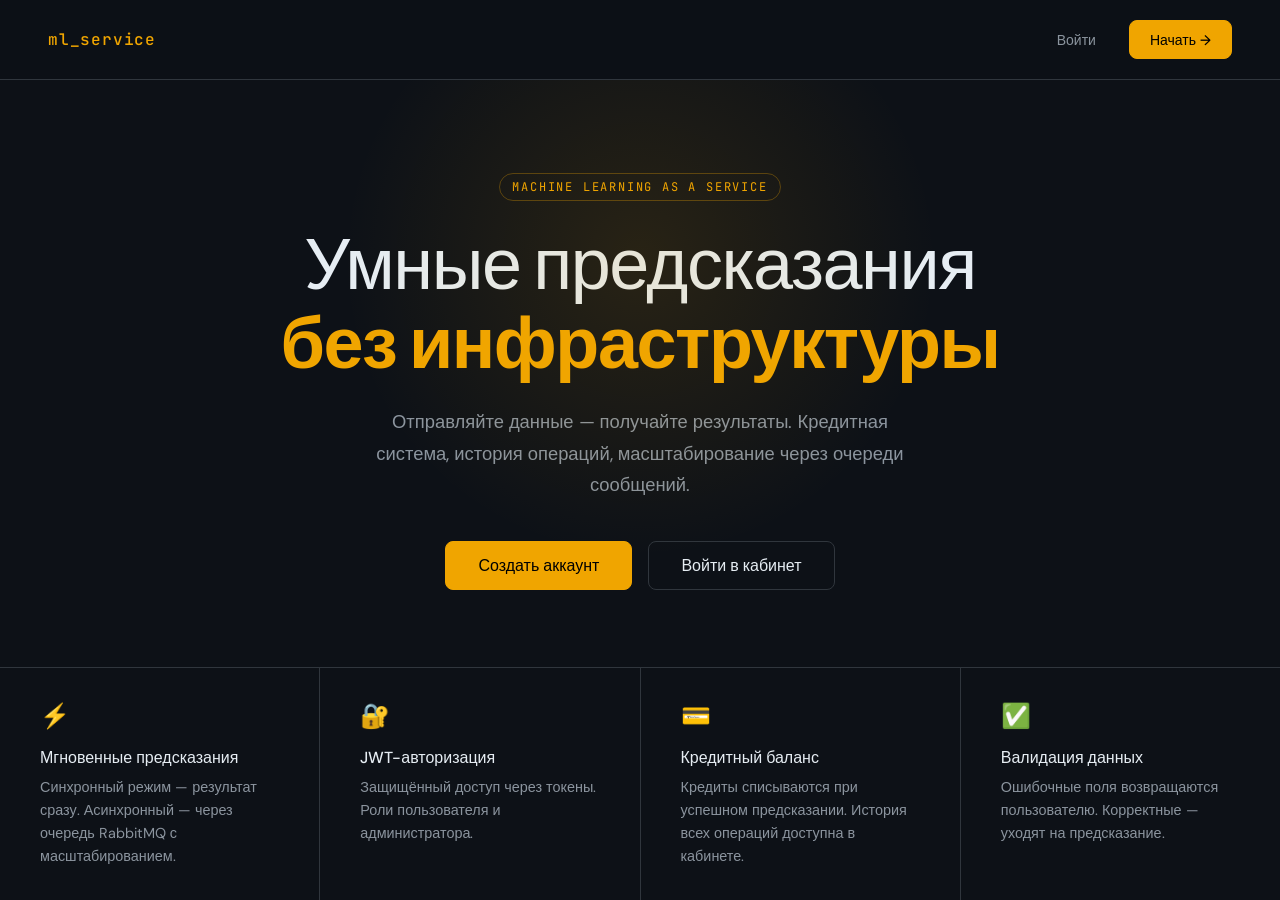
==== commit 242c5f3b: "Update files №6" ====
--- a/course-project_assignmets/ml-service/frontend/index.html
+++ b/course-project_assignmets/ml-service/frontend/index.html
@@ -30,7 +30,7 @@
 * { box-sizing: border-box; margin: 0; padding: 0; }
 body { font-family: var(--font); background: var(--bg); color: var(--text); min-height: 100vh; }
 
-/ LANDING
+/* ── LANDING ─────────────────────────────────────────────────────── */
 #landing {
   min-height: 100vh;
   display: flex;
@@ -117,7 +117,7 @@
 .feat-title { font-weight: 500; margin-bottom: .5rem; }
 .feat-desc { font-size: .9rem; color: var(--text2); line-height: 1.6; }
 
-/ APP SHELL
+/* ── APP SHELL ───────────────────────────────────────────────────── */
 #app {
   display: none;
   min-height: 100vh;
@@ -194,7 +194,7 @@
 
 .content { padding: 2rem; flex: 1; }
 
-/ AUTH MODAL
+/* ── AUTH MODAL ──────────────────────────────────────────────────── */
 .modal-overlay {
   position: fixed; inset: 0;
   background: rgba(0,0,0,.7);
@@ -239,7 +239,7 @@
   padding: .25rem;
 }
 
-/ FORMS
+/* ── FORMS ───────────────────────────────────────────────────────── */
 .form-group { margin-bottom: 1rem; }
 label { display: block; font-size: .8rem; color: var(--text2); margin-bottom: .4rem; font-weight: 500; }
 input, select, textarea {
@@ -257,7 +257,7 @@
 input:focus, select:focus, textarea:focus { border-color: var(--accent); }
 textarea { resize: vertical; min-height: 100px; font-family: var(--mono); font-size: .8rem; }
 
-/ BUTTONS
+/* ── BUTTONS ─────────────────────────────────────────────────────── */
 .btn {
   display: inline-flex;
   align-items: center;
@@ -285,7 +285,7 @@
 .btn-full { width: 100%; justify-content: center; }
 .btn-lg { padding: .8rem 2rem; font-size: 1rem; }
 
-/ CARDS
+/* ── CARDS ───────────────────────────────────────────────────────── */
 .card {
   background: var(--bg2);
   border: 1px solid var(--border);
@@ -301,7 +301,7 @@
 .grid-3 { display: grid; grid-template-columns: repeat(3, 1fr); gap: 1rem; }
 .grid-4 { display: grid; grid-template-columns: repeat(4, 1fr); gap: 1rem; }
 
-/ ALERTS
+/* ── ALERTS ──────────────────────────────────────────────────────── */
 .alert {
   padding: .75rem 1rem;
   border-radius: var(--radius);
@@ -315,7 +315,7 @@
 .alert-warn { background: rgba(240,165,0,.1); border: 1px solid rgba(240,165,0,.3); color: var(--accent); }
 .alert-info { background: rgba(88,166,255,.1); border: 1px solid rgba(88,166,255,.3); color: #79c0ff; }
 
-/ TABLES
+/* ── TABLES ──────────────────────────────────────────────────────── */
 .table-wrap { overflow-x: auto; }
 table { width: 100%; border-collapse: collapse; font-size: .875rem; }
 th { text-align: left; padding: .6rem 1rem; color: var(--text2); font-weight: 500; font-size: .75rem; text-transform: uppercase; letter-spacing: .06em; border-bottom: 1px solid var(--border); }
@@ -323,7 +323,7 @@
 tr:last-child td { border-bottom: none; }
 tr:hover td { background: rgba(255,255,255,.02); }
 
-/ BADGES
+/* ── BADGES ──────────────────────────────────────────────────────── */
 .badge {
   display: inline-flex;
   align-items: center;
@@ -341,7 +341,7 @@
 .badge-blue { background: rgba(88,166,255,.15); color: var(--blue); }
 .badge-gray { background: rgba(139,148,158,.15); color: var(--text2); }
 
-/ PREDICT FORM
+/* ── PREDICT FORM ────────────────────────────────────────────────── */
 .predict-grid { display: grid; grid-template-columns: 1fr 1fr; gap: 1.5rem; }
 .features-editor { position: relative; }
 .features-hint { font-size: .75rem; color: var(--text3); margin-top: .4rem; font-family: var(--mono); }
@@ -380,7 +380,7 @@
 .result-meta-item { font-size: .8rem; }
 .result-meta-item span { display: block; color: var(--text2); font-size: .7rem; margin-bottom: .2rem; font-family: var(--mono); }
 
-/ DEPOSIT MODAL
+/* ── DEPOSIT MODAL ───────────────────────────────────────────────── */
 .amount-presets { display: flex; gap: .5rem; margin-bottom: .75rem; flex-wrap: wrap; }
 .preset-btn {
   padding: .4rem .85rem;
@@ -395,7 +395,7 @@
 }
 .preset-btn:hover { border-color: var(--accent); color: var(--accent); }
 
-/ LOADER
+/* ── LOADER ──────────────────────────────────────────────────────── */
 .spinner {
   display: inline-block;
   width: 16px; height: 16px;
@@ -406,7 +406,7 @@
 }
 @keyframes spin { to { transform: rotate(360deg); } }
 
-/ EMPTY STATE
+/* ── EMPTY STATE ─────────────────────────────────────────────────── */
 .empty {
   text-align: center;
   padding: 4rem 2rem;
@@ -415,7 +415,7 @@
 .empty-icon { font-size: 2.5rem; margin-bottom: 1rem; }
 .empty-text { font-size: .9rem; }
 
-/ MISC
+/* ── MISC ────────────────────────────────────────────────────────── */
 .section-header { display: flex; align-items: center; justify-content: space-between; margin-bottom: 1.25rem; }
 .section-title { font-size: 1rem; font-weight: 500; }
 .mono { font-family: var(--mono); }
@@ -429,7 +429,7 @@
 .hidden { display: none !important; }
 hr.sep { border: none; border-top: 1px solid var(--border); margin: 1.5rem 0; }
 
-/ MODEL SELECTOR
+/* ── MODEL SELECTOR ──────────────────────────────────────────────── */
 .model-cards { display: grid; grid-template-columns: 1fr 1fr 1fr; gap: .75rem; margin-bottom: 1rem; }
 .model-card {
   border: 1px solid var(--border);
@@ -445,7 +445,7 @@
 .model-cost { font-family: var(--mono); font-size: .75rem; color: var(--accent); }
 .model-desc { font-size: .75rem; color: var(--text2); margin-top: .4rem; line-height: 1.5; }
 
-/ ADMIN
+/* ── ADMIN ───────────────────────────────────────────────────────── */
 .admin-badge {
   display: inline-flex; align-items: center; gap: .3rem;
   font-size: .7rem; font-family: var(--mono); text-transform: uppercase;
@@ -465,7 +465,7 @@
 </head>
 <body>
 
-<!-- ─── LANDING ─── -->
+<!-- ══════════════════ LANDING ══════════════════ -->
 <div id="landing">
   <nav class="land-nav">
     <div class="logo">ml_service</div>
@@ -514,7 +514,7 @@
   </div>
 </div>
 
-<!-- ─── AUTH MODAL ─── -->
+<!-- ══════════════════ AUTH MODAL ══════════════════ -->
 <div class="modal-overlay" id="authModal">
   <div class="modal" style="position:relative">
     <div class="modal-tabs">
@@ -560,7 +560,7 @@
   </div>
 </div>
 
-<!-- ─── DEPOSIT MODAL ─── -->
+<!-- ══════════════════ DEPOSIT MODAL ══════════════════ -->
 <div class="modal-overlay" id="depositModal">
   <div class="modal" style="position:relative">
     <div class="modal-title">Пополнить баланс</div>
@@ -588,7 +588,7 @@
   </div>
 </div>
 
-<!-- ─── APP SHELL ─── -->
+<!-- ══════════════════ APP SHELL ══════════════════ -->
 <div id="app">
   <aside class="sidebar">
     <div class="sidebar-logo">ml_service</div>
@@ -829,7 +829,9 @@
 </div><!-- /app -->
 
 <script>
+// ════════════════════════════════════════════════════════════
 // STATE
+// ════════════════════════════════════════════════════════════
 const API = '';  // same origin — nginx proxies /api calls to FastAPI
 let token = localStorage.getItem('token');
 let currentUser = null;
@@ -837,7 +839,9 @@
 let selectedModel = null;
 let pollInterval = null;
 
+// ════════════════════════════════════════════════════════════
 // API HELPERS
+// ════════════════════════════════════════════════════════════
 async function api(method, path, body) {
   const opts = {
     method,
@@ -851,7 +855,9 @@
   return data;
 }
 
+// ════════════════════════════════════════════════════════════
 // INIT
+// ════════════════════════════════════════════════════════════
 async function init() {
   if (!token) return showLanding();
   try {
@@ -888,7 +894,9 @@
   await loadModels();
 }
 
+// ════════════════════════════════════════════════════════════
 // AUTH
+// ════════════════════════════════════════════════════════════
 function openAuth(tab) {
   document.getElementById('authModal').classList.add('open');
   switchTab(tab);
@@ -951,7 +959,9 @@
   showLanding();
 }
 
+// ════════════════════════════════════════════════════════════
 // BALANCE
+// ════════════════════════════════════════════════════════════
 async function loadBalance() {
   try {
     const b = await api('GET', '/balance/');
@@ -994,7 +1004,9 @@
   }
 }
 
+// ════════════════════════════════════════════════════════════
 // DASHBOARD
+// ════════════════════════════════════════════════════════════
 async function loadDashboard() {
   try {
     const tasks = await api('GET', '/history/ml-requests?limit=5');
@@ -1021,7 +1033,9 @@
   } catch {}
 }
 
+// ════════════════════════════════════════════════════════════
 // MODELS
+// ════════════════════════════════════════════════════════════
 async function loadModels() {
   try {
     models = await api('GET', '/predict/models');
@@ -1046,7 +1060,9 @@
   renderModelCards();
 }
 
+// ════════════════════════════════════════════════════════════
 // PREDICT
+// ════════════════════════════════════════════════════════════
 async function doPredict(async_mode) {
   const errEl = document.getElementById('predictError');
   const warnEl = document.getElementById('predictWarn');
@@ -1157,7 +1173,9 @@
   }
 }
 
+// ════════════════════════════════════════════════════════════
 // HISTORY
+// ════════════════════════════════════════════════════════════
 let histTab = 'ml';
 async function loadHistory() {
   if (histTab === 'ml') {
@@ -1209,7 +1227,9 @@
   loadHistory();
 }
 
+// ════════════════════════════════════════════════════════════
 // ADMIN
+// ════════════════════════════════════════════════════════════
 async function loadAdminTx() {
   try {
     const txs = await api('GET', '/history/admin/transactions?limit=100');
@@ -1248,7 +1268,9 @@
   }
 }
 
+// ════════════════════════════════════════════════════════════
 // NAVIGATION
+// ════════════════════════════════════════════════════════════
 const pages = { dashboard: 'Дашборд', predict: 'ML-предсказание', history: 'История', admin: 'Администратор' };
 
 function showPage(name) {
@@ -1265,7 +1287,9 @@
   if (name === 'dashboard') loadDashboard();
 }
 
+// ════════════════════════════════════════════════════════════
 // UTILS
+// ════════════════════════════════════════════════════════════
 function showAlert(el, msg) {
   el.textContent = msg;
   el.classList.add('show');
